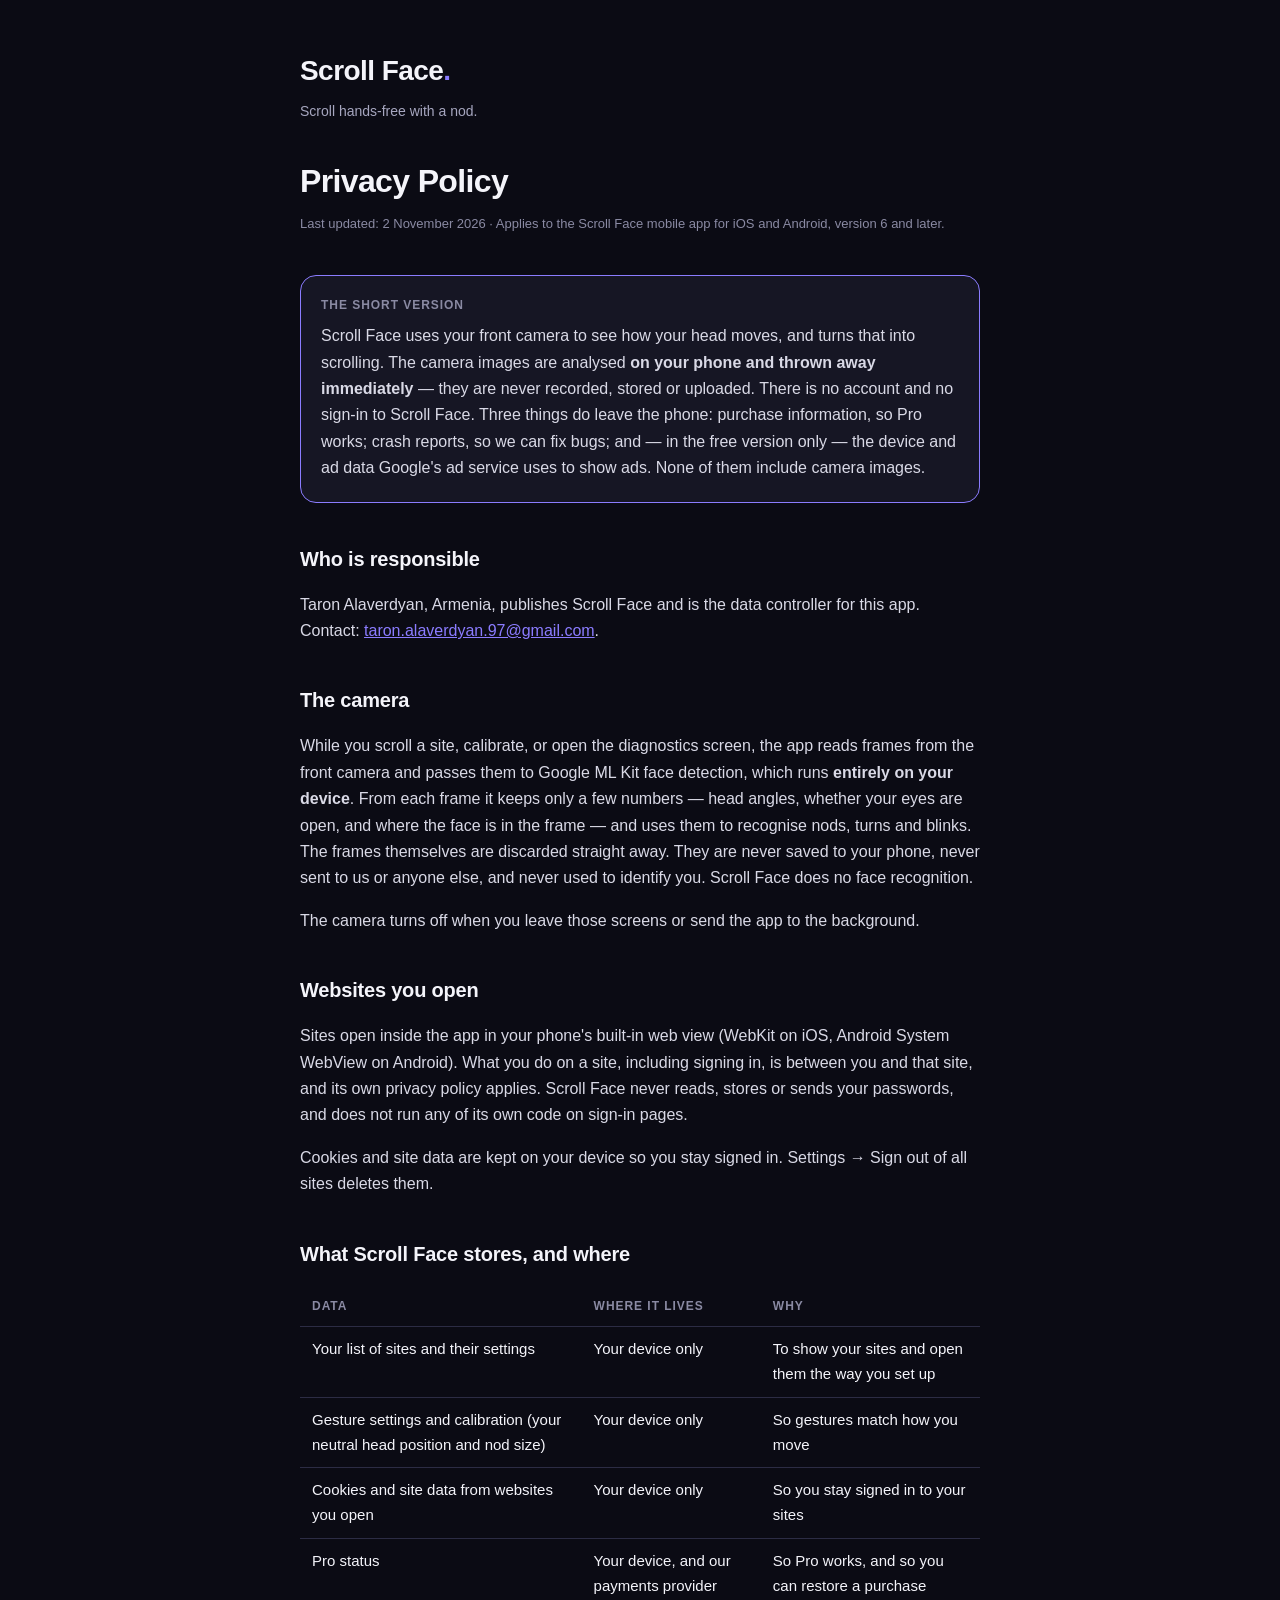
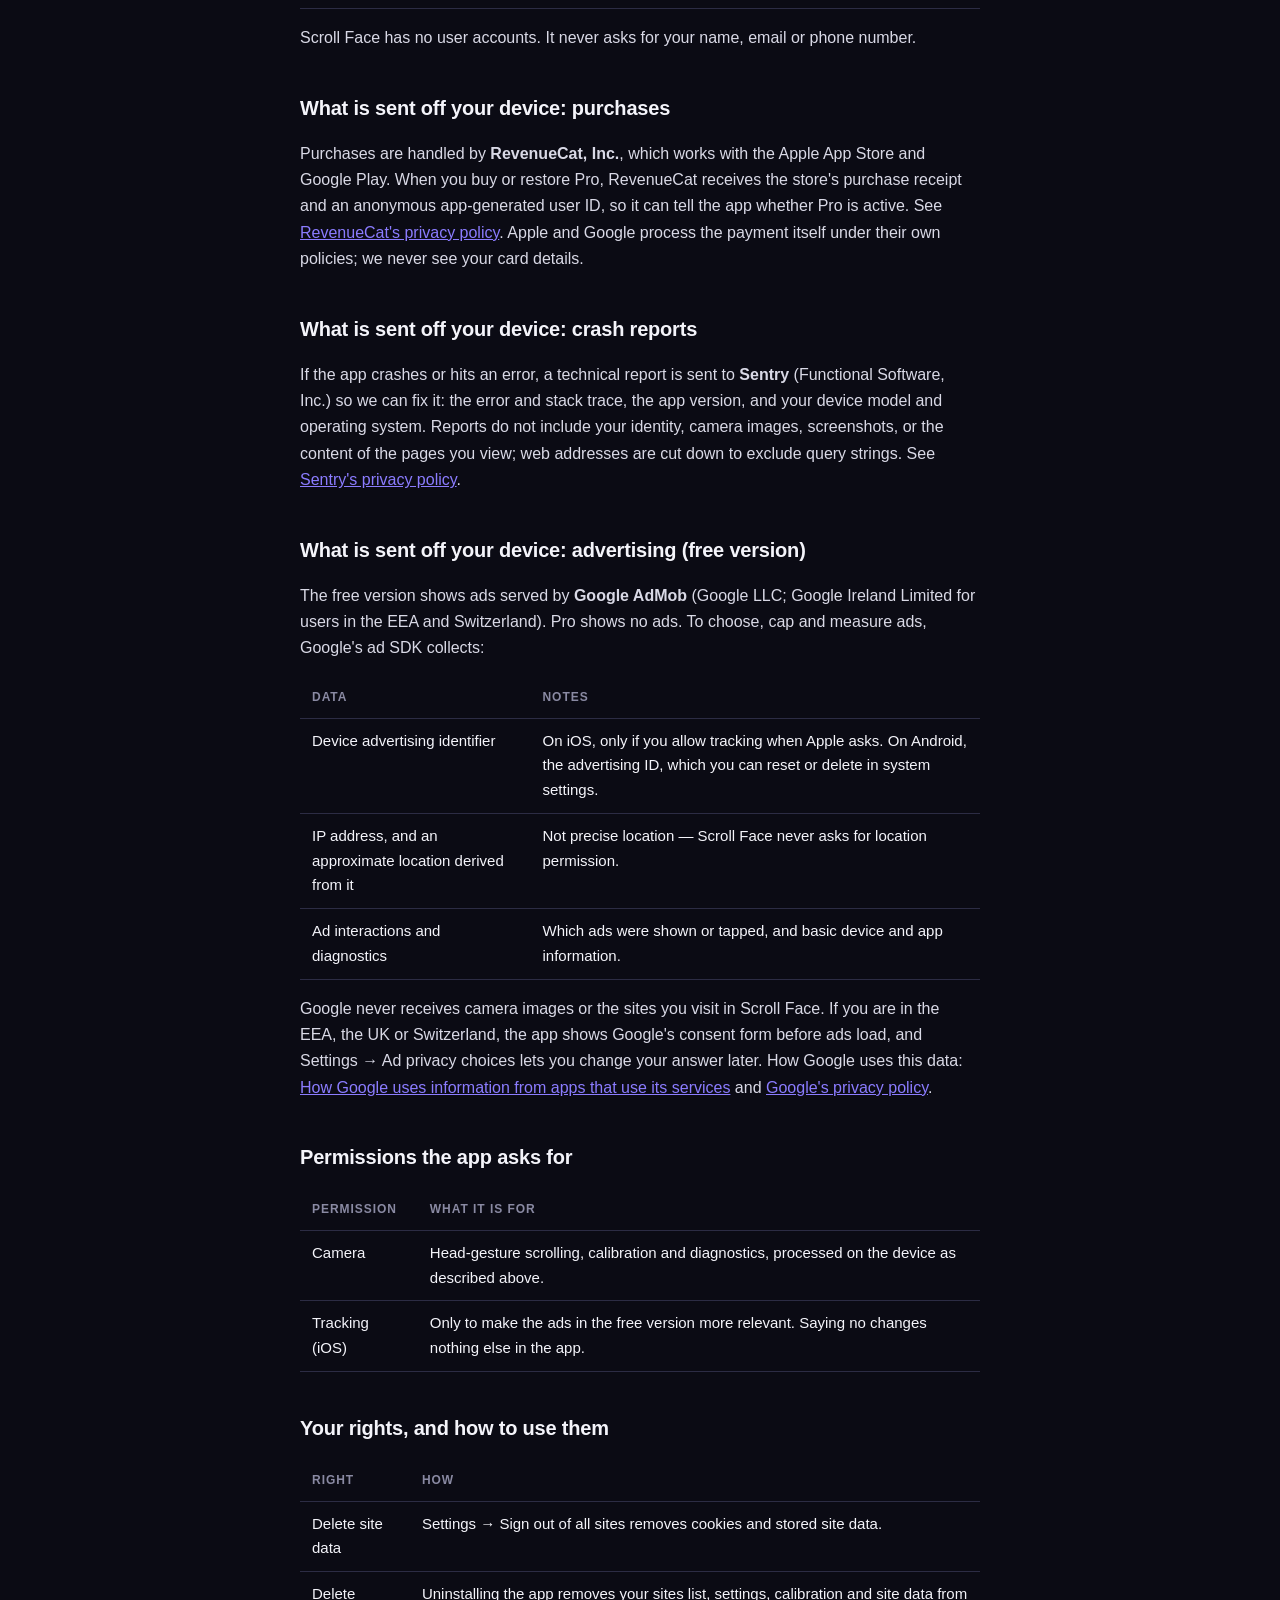
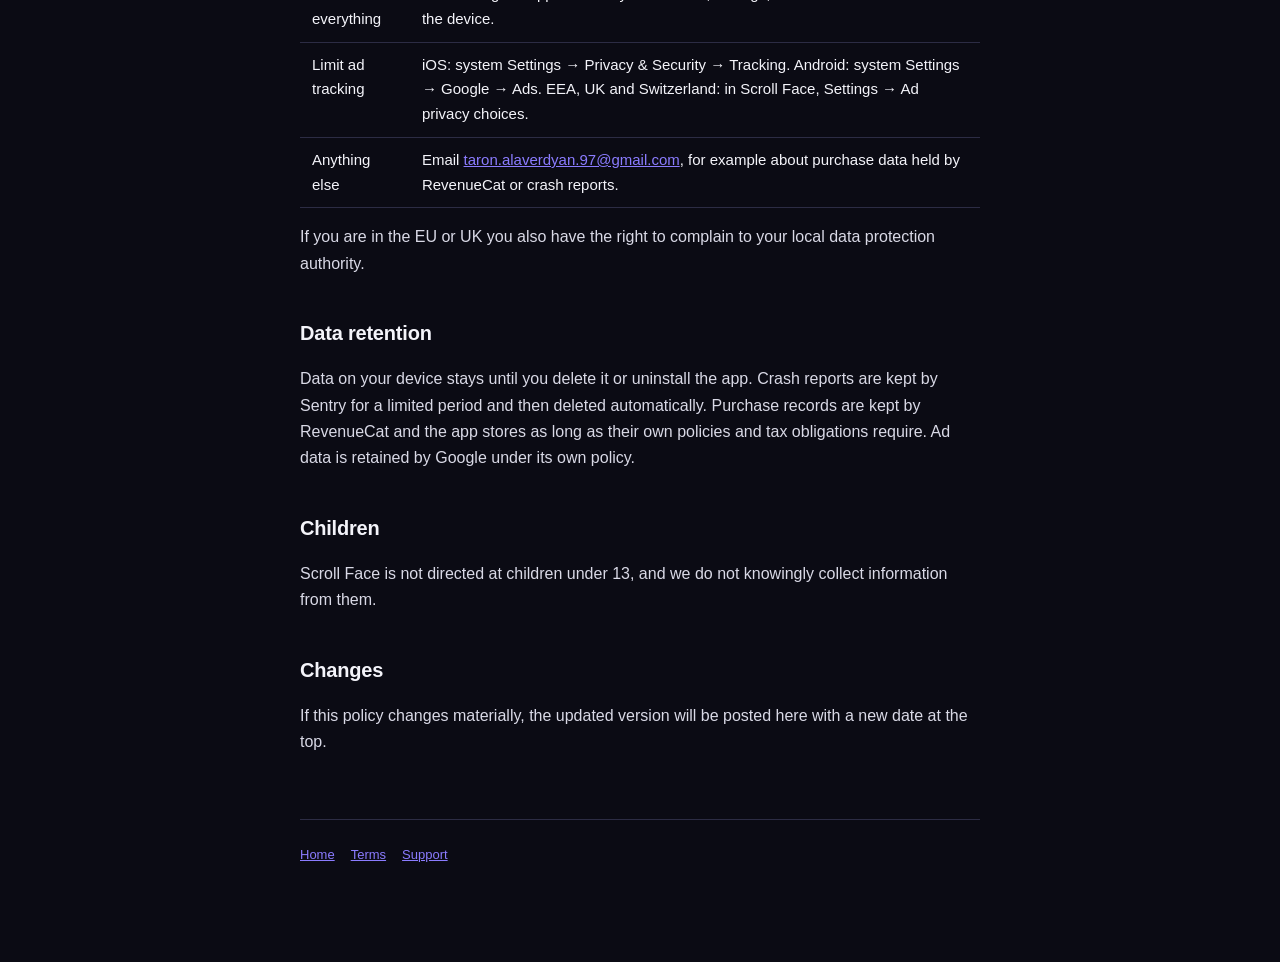
==== privacy.html @ 8ce0a5ac "Legal pages for Scroll Face, published via GitHub Pages legal/ holds the privacy policy, terms of us" ====
<!doctype html>
<html lang="en">
  <head>
    <meta charset="utf-8" />
    <meta name="viewport" content="width=device-width,initial-scale=1" />
    <title>Privacy Policy — Scroll Face</title>
    <link rel="stylesheet" href="style.css" />
  </head>
  <body>
    <div class="wrap">
      <a class="brand" href="./">Scroll Face<span>.</span></a>
      <p class="tag">Scroll hands-free with a nod.</p>

      <h1>Privacy Policy</h1>
      <p class="meta">
        Last updated: 2 November 2026 · Applies to the Scroll Face mobile app for iOS and Android,
        version 6 and later.
      </p>

      <div class="card accent">
        <span class="label">The short version</span>
        <p style="margin: 0">
          Scroll Face uses your front camera to see how your head moves, and turns that into
          scrolling. The camera images are analysed
          <strong>on your phone and thrown away immediately</strong> — they are never recorded,
          stored or uploaded. There is no account and no sign-in to Scroll Face. Three things do
          leave the phone: purchase information, so Pro works; crash reports, so we can fix bugs;
          and — in the free version only — the device and ad data Google's ad service uses to show
          ads. None of them include camera images.
        </p>
      </div>

      <h2>Who is responsible</h2>
      <p>
        Taron Alaverdyan, Armenia, publishes Scroll Face and is the data controller for this app.
        Contact: <a href="mailto:taron.alaverdyan.97@gmail.com">taron.alaverdyan.97@gmail.com</a>.
      </p>

      <h2>The camera</h2>
      <p>
        While you scroll a site, calibrate, or open the diagnostics screen, the app reads frames
        from the front camera and passes them to Google ML Kit face detection, which runs
        <strong>entirely on your device</strong>. From each frame it keeps only a few numbers — head
        angles, whether your eyes are open, and where the face is in the frame — and uses them to
        recognise nods, turns and blinks. The frames themselves are discarded straight away. They
        are never saved to your phone, never sent to us or anyone else, and never used to identify
        you. Scroll Face does no face recognition.
      </p>
      <p>The camera turns off when you leave those screens or send the app to the background.</p>

      <h2>Websites you open</h2>
      <p>
        Sites open inside the app in your phone's built-in web view (WebKit on iOS, Android System
        WebView on Android). What you do on a site, including signing in, is between you and that
        site, and its own privacy policy applies. Scroll Face never reads, stores or sends your
        passwords, and does not run any of its own code on sign-in pages.
      </p>
      <p>
        Cookies and site data are kept on your device so you stay signed in. Settings → Sign out of
        all sites deletes them.
      </p>

      <h2>What Scroll Face stores, and where</h2>
      <table>
        <tr>
          <th>Data</th>
          <th>Where it lives</th>
          <th>Why</th>
        </tr>
        <tr>
          <td>Your list of sites and their settings</td>
          <td>Your device only</td>
          <td>To show your sites and open them the way you set up</td>
        </tr>
        <tr>
          <td>Gesture settings and calibration (your neutral head position and nod size)</td>
          <td>Your device only</td>
          <td>So gestures match how you move</td>
        </tr>
        <tr>
          <td>Cookies and site data from websites you open</td>
          <td>Your device only</td>
          <td>So you stay signed in to your sites</td>
        </tr>
        <tr>
          <td>Pro status</td>
          <td>Your device, and our payments provider</td>
          <td>So Pro works, and so you can restore a purchase</td>
        </tr>
      </table>
      <p>Scroll Face has no user accounts. It never asks for your name, email or phone number.</p>

      <h2>What is sent off your device: purchases</h2>
      <p>
        Purchases are handled by <strong>RevenueCat, Inc.</strong>, which works with the Apple App
        Store and Google Play. When you buy or restore Pro, RevenueCat receives the store's purchase
        receipt and an anonymous app-generated user ID, so it can tell the app whether Pro is
        active. See
        <a href="https://www.revenuecat.com/privacy" rel="noopener">RevenueCat's privacy policy</a>.
        Apple and Google process the payment itself under their own policies; we never see your card
        details.
      </p>

      <h2>What is sent off your device: crash reports</h2>
      <p>
        If the app crashes or hits an error, a technical report is sent to
        <strong>Sentry</strong> (Functional Software, Inc.) so we can fix it: the error and stack
        trace, the app version, and your device model and operating system. Reports do not include
        your identity, camera images, screenshots, or the content of the pages you view; web
        addresses are cut down to exclude query strings. See
        <a href="https://sentry.io/privacy/" rel="noopener">Sentry's privacy policy</a>.
      </p>

      <h2>What is sent off your device: advertising (free version)</h2>
      <p>
        The free version shows ads served by <strong>Google AdMob</strong> (Google LLC; Google
        Ireland Limited for users in the EEA and Switzerland). Pro shows no ads. To choose, cap and
        measure ads, Google's ad SDK collects:
      </p>
      <table>
        <tr>
          <th>Data</th>
          <th>Notes</th>
        </tr>
        <tr>
          <td>Device advertising identifier</td>
          <td>
            On iOS, only if you allow tracking when Apple asks. On Android, the advertising ID,
            which you can reset or delete in system settings.
          </td>
        </tr>
        <tr>
          <td>IP address, and an approximate location derived from it</td>
          <td>Not precise location — Scroll Face never asks for location permission.</td>
        </tr>
        <tr>
          <td>Ad interactions and diagnostics</td>
          <td>Which ads were shown or tapped, and basic device and app information.</td>
        </tr>
      </table>
      <p>
        Google never receives camera images or the sites you visit in Scroll Face. If you are in the
        EEA, the UK or Switzerland, the app shows Google's consent form before ads load, and
        Settings → Ad privacy choices lets you change your answer later. How Google uses this data:
        <a href="https://policies.google.com/technologies/partner-sites" rel="noopener"
          >How Google uses information from apps that use its services</a
        >
        and
        <a href="https://policies.google.com/privacy" rel="noopener">Google's privacy policy</a>.
      </p>

      <h2>Permissions the app asks for</h2>
      <table>
        <tr>
          <th>Permission</th>
          <th>What it is for</th>
        </tr>
        <tr>
          <td>Camera</td>
          <td>
            Head-gesture scrolling, calibration and diagnostics, processed on the device as
            described above.
          </td>
        </tr>
        <tr>
          <td>Tracking (iOS)</td>
          <td>
            Only to make the ads in the free version more relevant. Saying no changes nothing else
            in the app.
          </td>
        </tr>
      </table>

      <h2>Your rights, and how to use them</h2>
      <table>
        <tr>
          <th>Right</th>
          <th>How</th>
        </tr>
        <tr>
          <td>Delete site data</td>
          <td>Settings → Sign out of all sites removes cookies and stored site data.</td>
        </tr>
        <tr>
          <td>Delete everything</td>
          <td>
            Uninstalling the app removes your sites list, settings, calibration and site data from
            the device.
          </td>
        </tr>
        <tr>
          <td>Limit ad tracking</td>
          <td>
            iOS: system Settings → Privacy &amp; Security → Tracking. Android: system Settings →
            Google → Ads. EEA, UK and Switzerland: in Scroll Face, Settings → Ad privacy choices.
          </td>
        </tr>
        <tr>
          <td>Anything else</td>
          <td>
            Email <a href="mailto:taron.alaverdyan.97@gmail.com">taron.alaverdyan.97@gmail.com</a>,
            for example about purchase data held by RevenueCat or crash reports.
          </td>
        </tr>
      </table>
      <p>
        If you are in the EU or UK you also have the right to complain to your local data protection
        authority.
      </p>

      <h2>Data retention</h2>
      <p>
        Data on your device stays until you delete it or uninstall the app. Crash reports are kept
        by Sentry for a limited period and then deleted automatically. Purchase records are kept by
        RevenueCat and the app stores as long as their own policies and tax obligations require. Ad
        data is retained by Google under its own policy.
      </p>

      <h2>Children</h2>
      <p>
        Scroll Face is not directed at children under 13, and we do not knowingly collect
        information from them.
      </p>

      <h2>Changes</h2>
      <p>
        If this policy changes materially, the updated version will be posted here with a new date
        at the top.
      </p>

      <footer>
        <a href="./">Home</a><a href="terms.html">Terms</a><a href="support.html">Support</a>
      </footer>
    </div>
  </body>
</html>
---- style.css ----
/* Scroll Face — SPEC §3 tokens. Dark only, same as the app. */
:root {
  --bg: #0b0b14;
  --surface: #161624;
  --surface-2: #1f1f31;
  --border: #2c2c44;
  --text: #f4f4fa;
  --muted: #a6a6bf;
  --dim: #8a8aa3;
  --accent: #8b7cff;
  --secondary: #ff7eb6;
}
* {
  box-sizing: border-box;
}
body {
  margin: 0;
  background: var(--bg);
  color: var(--text);
  font-family:
    Inter,
    -apple-system,
    BlinkMacSystemFont,
    'Segoe UI',
    Roboto,
    sans-serif;
  font-size: 16px;
  line-height: 1.65;
  -webkit-font-smoothing: antialiased;
}
.wrap {
  max-width: 720px;
  margin: 0 auto;
  padding: 48px 20px 96px;
}
.brand {
  font-size: 28px;
  font-weight: 700;
  letter-spacing: -0.02em;
  text-decoration: none;
  color: var(--text);
}
.brand span {
  color: var(--accent);
}
.tag {
  color: var(--muted);
  font-size: 14px;
  margin: 6px 0 40px;
}
h1 {
  font-size: 32px;
  line-height: 1.15;
  font-weight: 700;
  letter-spacing: -0.02em;
  margin: 0 0 8px;
}
h2 {
  font-size: 20px;
  font-weight: 600;
  letter-spacing: -0.01em;
  margin: 40px 0 12px;
}
p,
li {
  color: #d9d9e6;
}
a {
  color: var(--accent);
}
.meta {
  color: var(--dim);
  font-size: 13px;
  margin-bottom: 40px;
}
.card {
  background: var(--surface);
  border: 1px solid var(--border);
  border-radius: 16px;
  padding: 20px;
  margin: 20px 0;
}
.card.accent {
  border-color: var(--accent);
}
.label {
  font-size: 12px;
  font-weight: 600;
  letter-spacing: 0.08em;
  text-transform: uppercase;
  color: var(--dim);
  display: block;
  margin-bottom: 8px;
}
table {
  width: 100%;
  border-collapse: collapse;
  margin: 16px 0;
  font-size: 15px;
}
th,
td {
  text-align: left;
  padding: 10px 12px;
  border-bottom: 1px solid var(--border);
  vertical-align: top;
}
th {
  color: var(--dim);
  font-size: 12px;
  text-transform: uppercase;
  letter-spacing: 0.08em;
  font-weight: 600;
}
footer {
  margin-top: 64px;
  padding-top: 24px;
  border-top: 1px solid var(--border);
  color: var(--dim);
  font-size: 13px;
}
footer a {
  margin-right: 16px;
}
@media (max-width: 480px) {
  table {
    font-size: 14px;
  }
  th,
  td {
    padding: 8px 6px;
  }
}
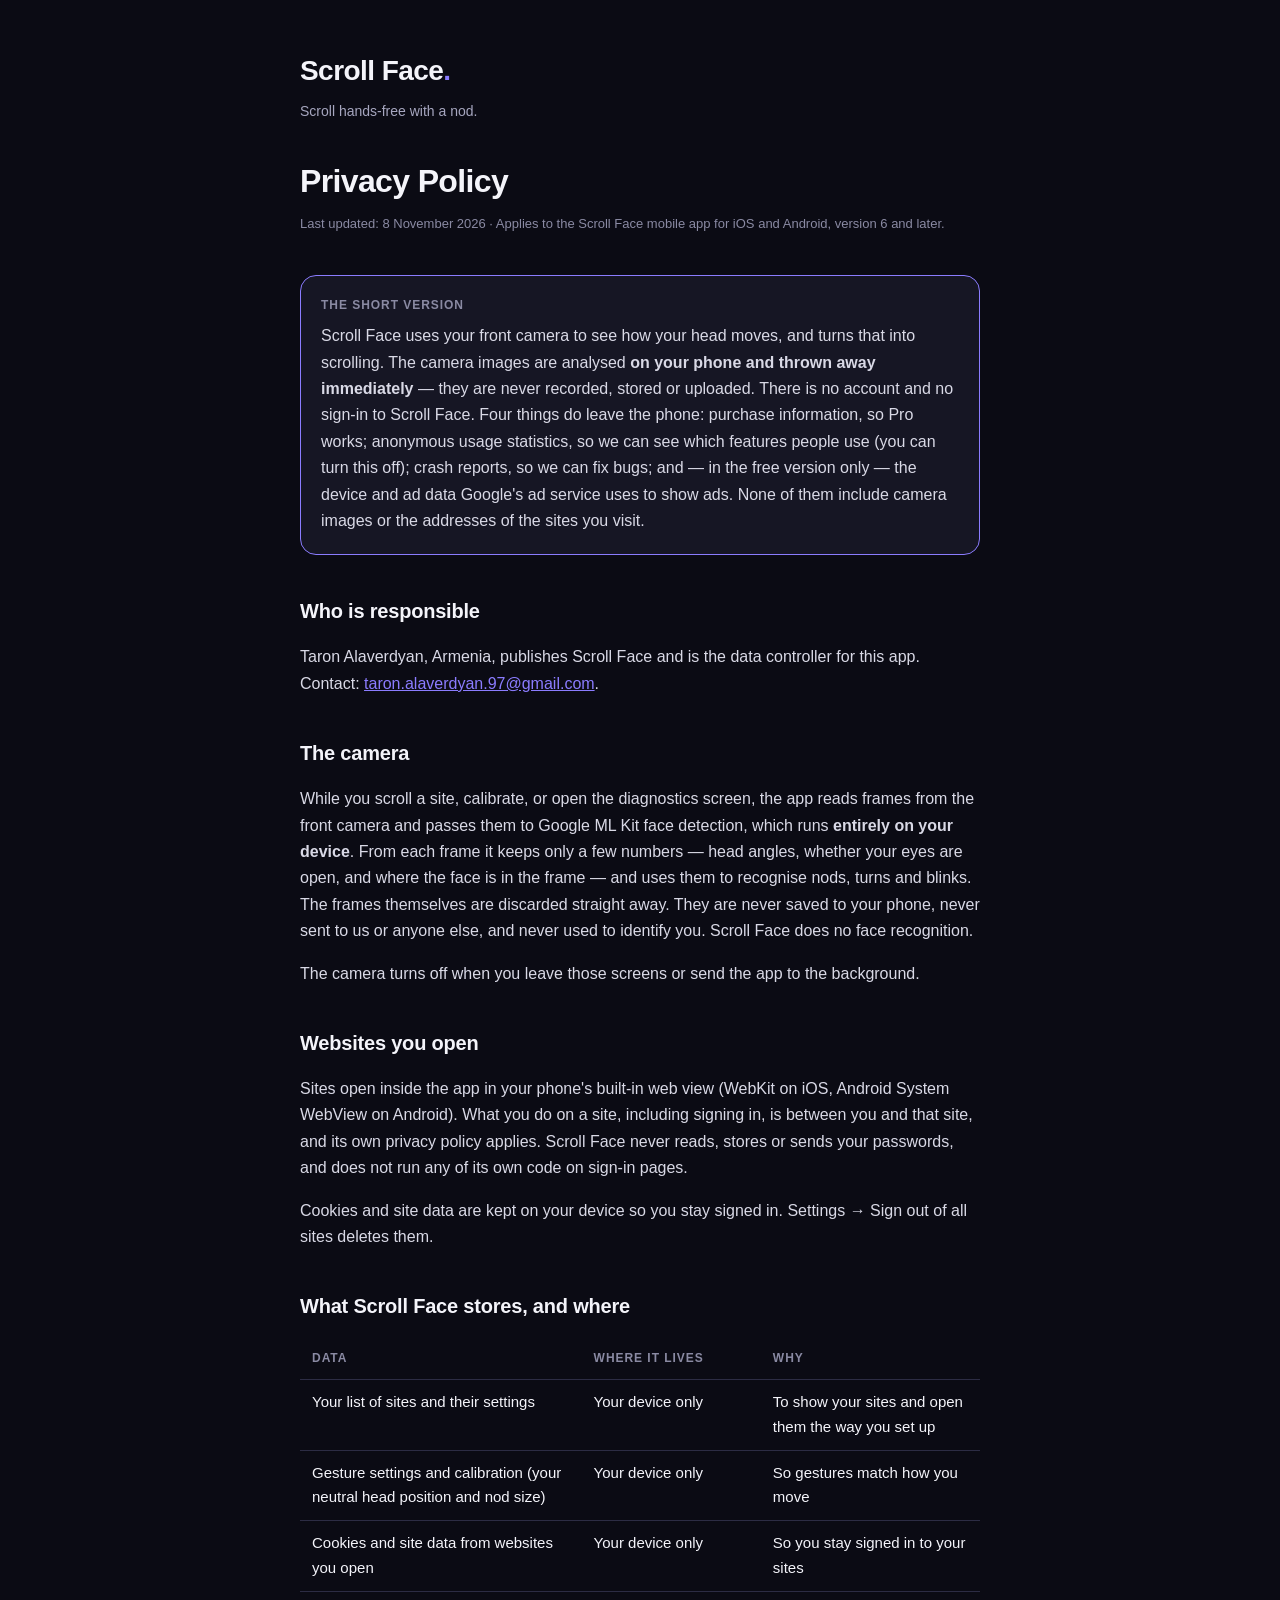
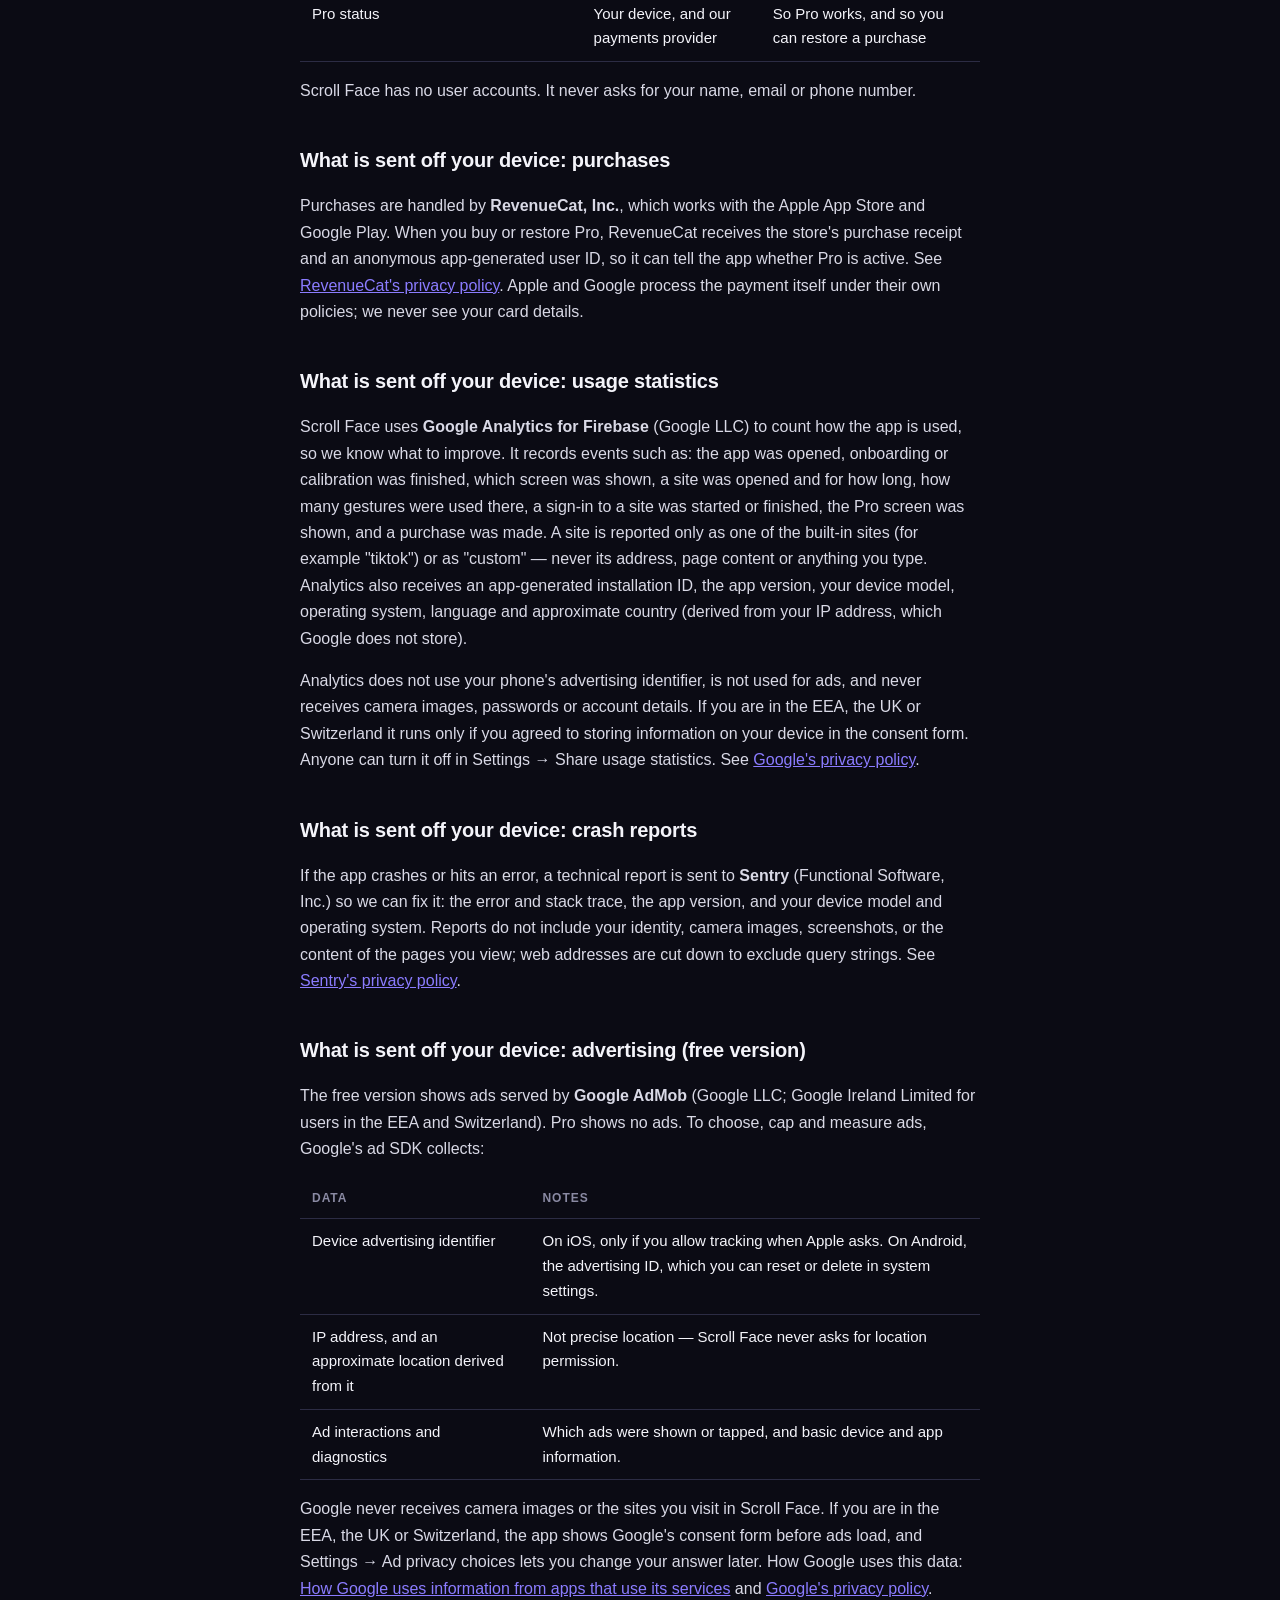
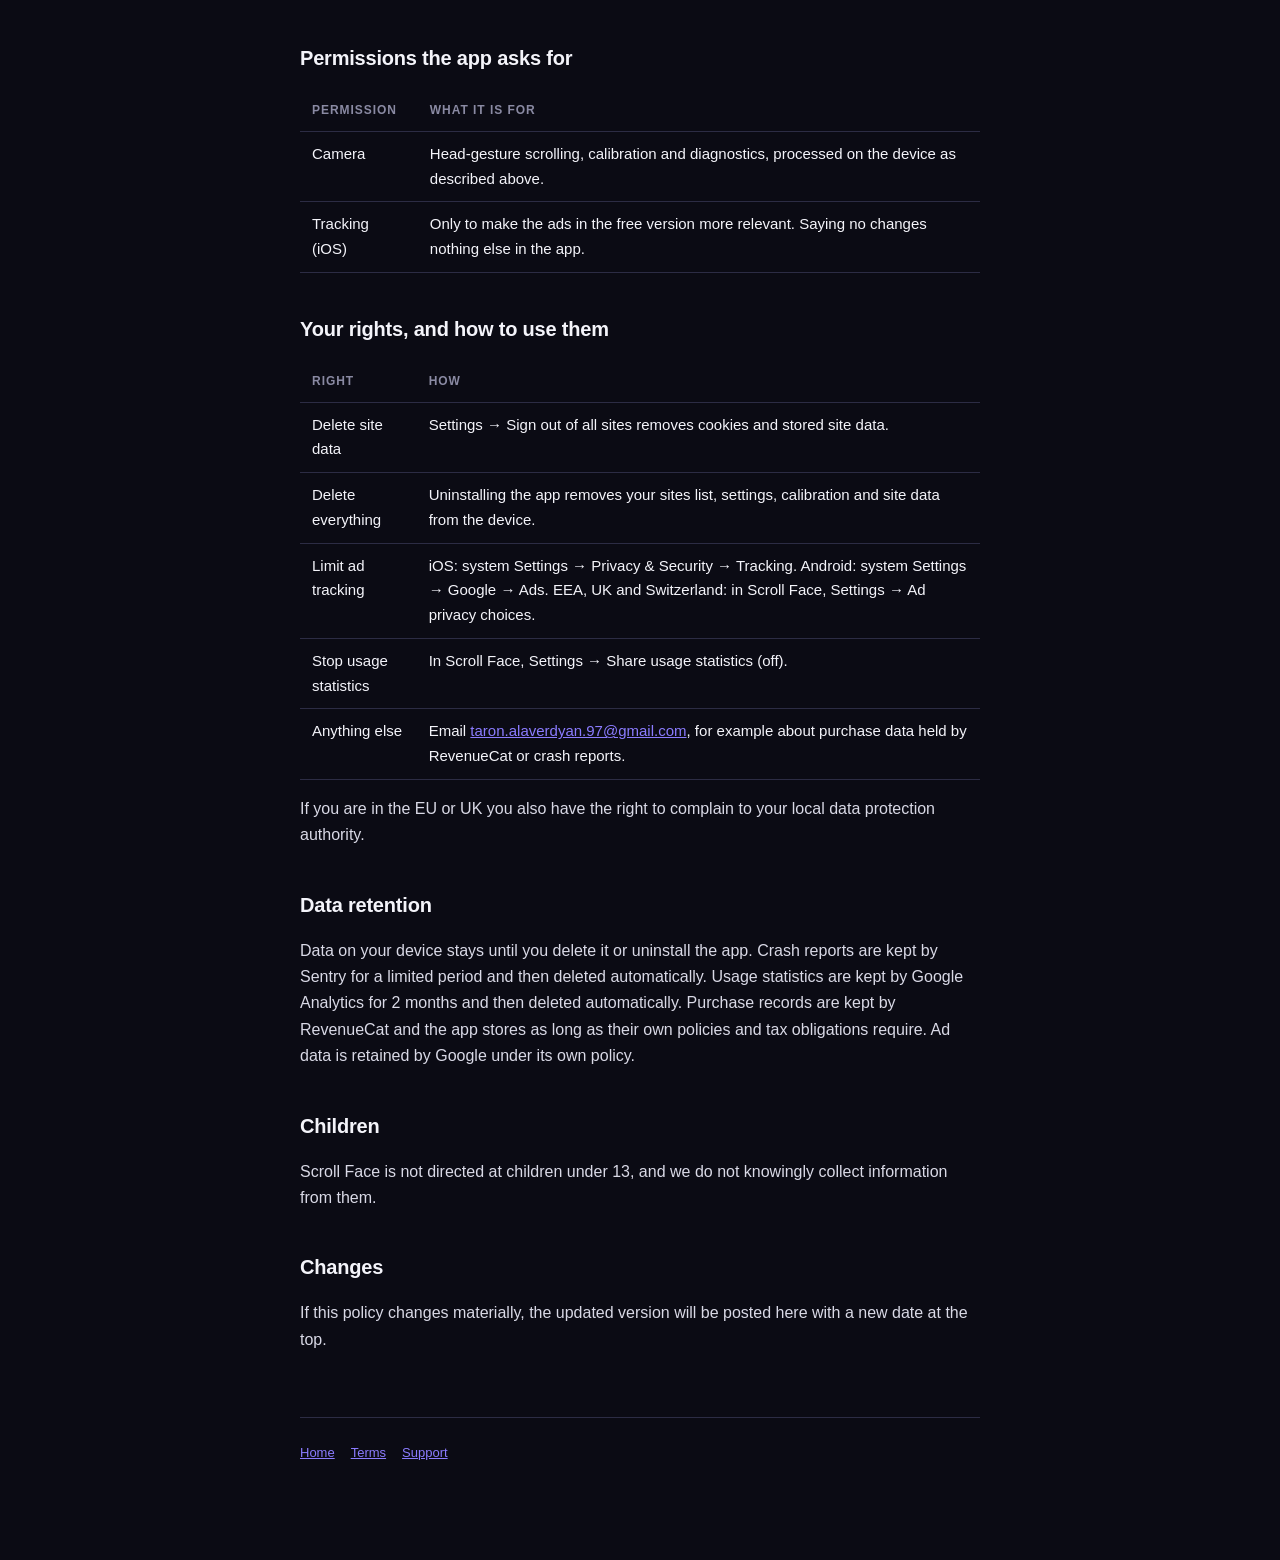
==== commit c52782b3: "Docs: SPEC §7.1 Analytics, Firebase setup, privacy policy draft, ASO draft, TODO legal/privacy.html:" ====
--- a/privacy.html
+++ b/privacy.html
@@ -13,7 +13,7 @@
 
       <h1>Privacy Policy</h1>
       <p class="meta">
-        Last updated: 2 November 2026 · Applies to the Scroll Face mobile app for iOS and Android,
+        Last updated: 8 November 2026 · Applies to the Scroll Face mobile app for iOS and Android,
         version 6 and later.
       </p>
 
@@ -23,10 +23,11 @@
           Scroll Face uses your front camera to see how your head moves, and turns that into
           scrolling. The camera images are analysed
           <strong>on your phone and thrown away immediately</strong> — they are never recorded,
-          stored or uploaded. There is no account and no sign-in to Scroll Face. Three things do
-          leave the phone: purchase information, so Pro works; crash reports, so we can fix bugs;
+          stored or uploaded. There is no account and no sign-in to Scroll Face. Four things do
+          leave the phone: purchase information, so Pro works; anonymous usage statistics, so we can
+          see which features people use (you can turn this off); crash reports, so we can fix bugs;
           and — in the free version only — the device and ad data Google's ad service uses to show
-          ads. None of them include camera images.
+          ads. None of them include camera images or the addresses of the sites you visit.
         </p>
       </div>
 
@@ -99,6 +100,26 @@
         <a href="https://www.revenuecat.com/privacy" rel="noopener">RevenueCat's privacy policy</a>.
         Apple and Google process the payment itself under their own policies; we never see your card
         details.
+      </p>
+
+      <h2>What is sent off your device: usage statistics</h2>
+      <p>
+        Scroll Face uses <strong>Google Analytics for Firebase</strong> (Google LLC) to count how
+        the app is used, so we know what to improve. It records events such as: the app was opened,
+        onboarding or calibration was finished, which screen was shown, a site was opened and for
+        how long, how many gestures were used there, a sign-in to a site was started or finished,
+        the Pro screen was shown, and a purchase was made. A site is reported only as one of the
+        built-in sites (for example "tiktok") or as "custom" — never its address, page content or
+        anything you type. Analytics also receives an app-generated installation ID, the app
+        version, your device model, operating system, language and approximate country (derived from
+        your IP address, which Google does not store).
+      </p>
+      <p>
+        Analytics does not use your phone's advertising identifier, is not used for ads, and never
+        receives camera images, passwords or account details. If you are in the EEA, the UK or
+        Switzerland it runs only if you agreed to storing information on your device in the consent
+        form. Anyone can turn it off in Settings → Share usage statistics. See
+        <a href="https://policies.google.com/privacy" rel="noopener">Google's privacy policy</a>.
       </p>
 
       <h2>What is sent off your device: crash reports</h2>
@@ -196,6 +217,10 @@
           </td>
         </tr>
         <tr>
+          <td>Stop usage statistics</td>
+          <td>In Scroll Face, Settings → Share usage statistics (off).</td>
+        </tr>
+        <tr>
           <td>Anything else</td>
           <td>
             Email <a href="mailto:taron.alaverdyan.97@gmail.com">taron.alaverdyan.97@gmail.com</a>,
@@ -211,7 +236,8 @@
       <h2>Data retention</h2>
       <p>
         Data on your device stays until you delete it or uninstall the app. Crash reports are kept
-        by Sentry for a limited period and then deleted automatically. Purchase records are kept by
+        by Sentry for a limited period and then deleted automatically. Usage statistics are kept by
+        Google Analytics for 2 months and then deleted automatically. Purchase records are kept by
         RevenueCat and the app stores as long as their own policies and tax obligations require. Ad
         data is retained by Google under its own policy.
       </p>
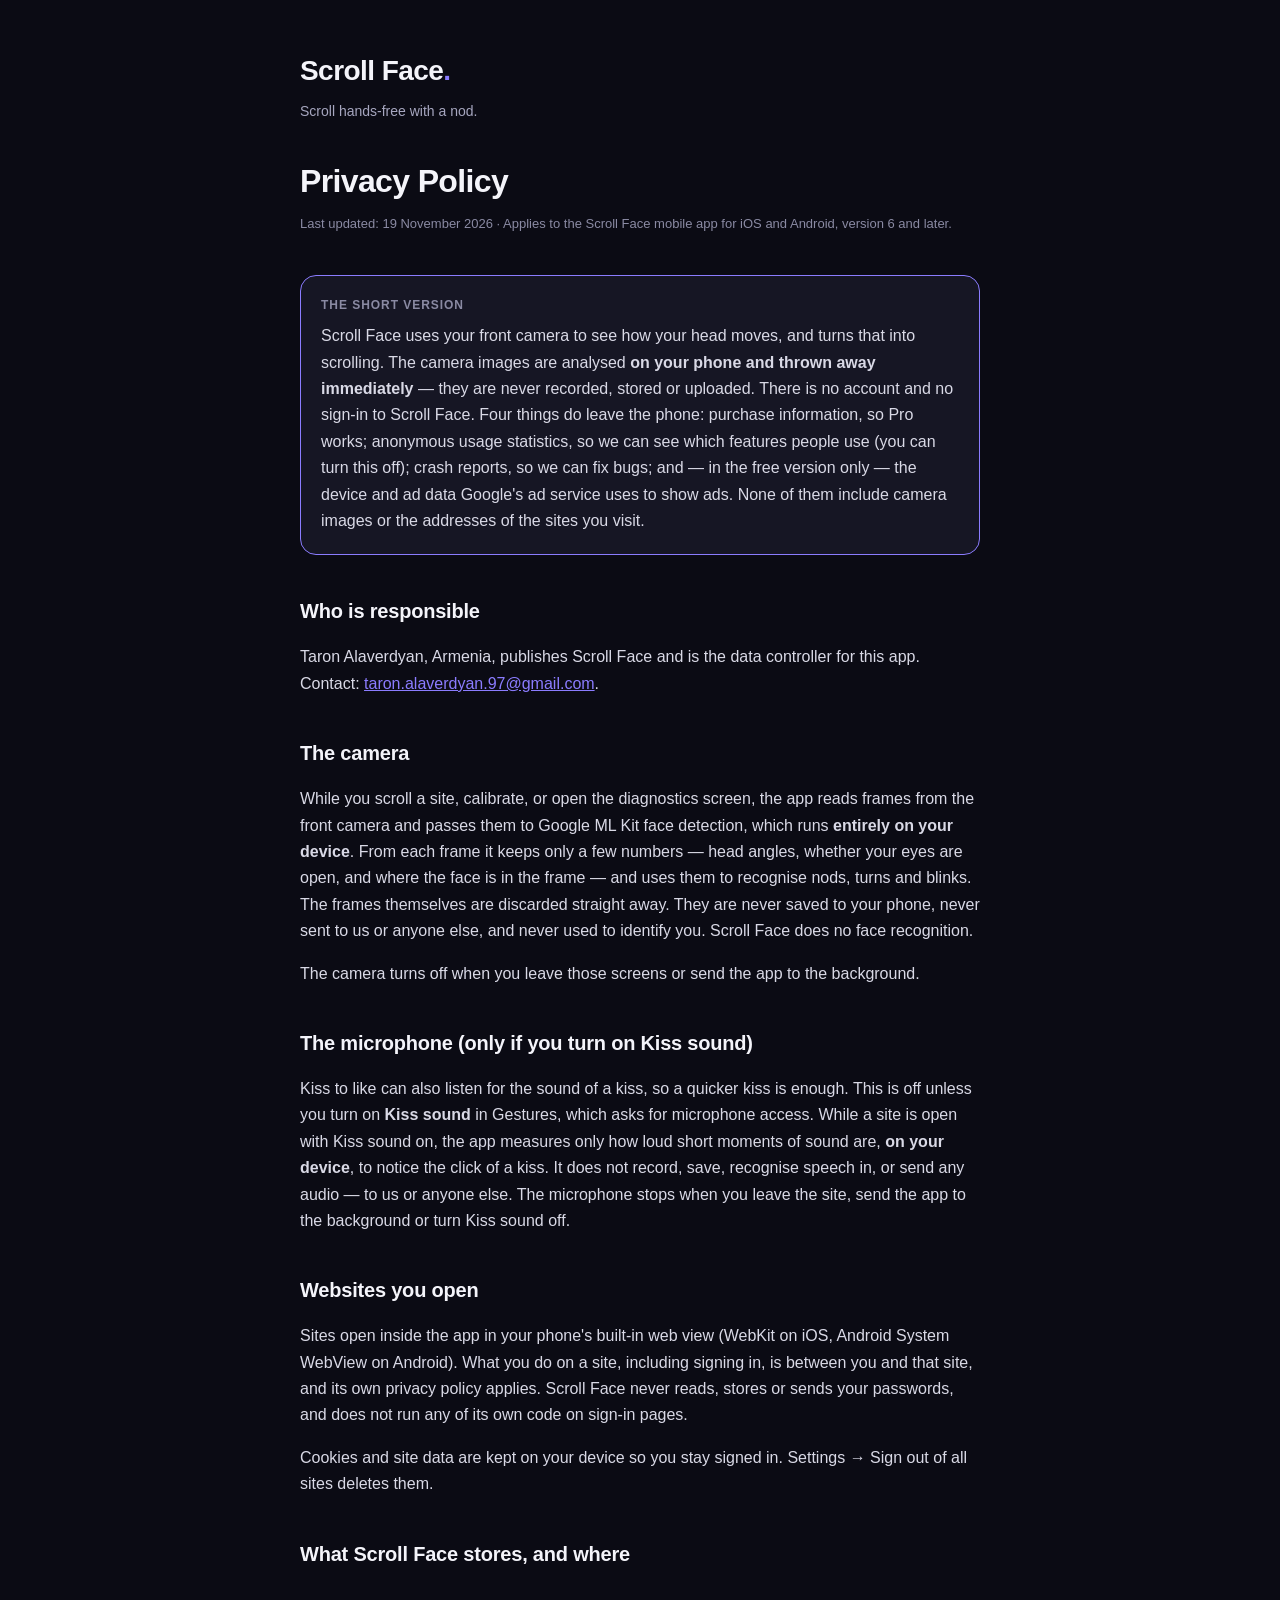
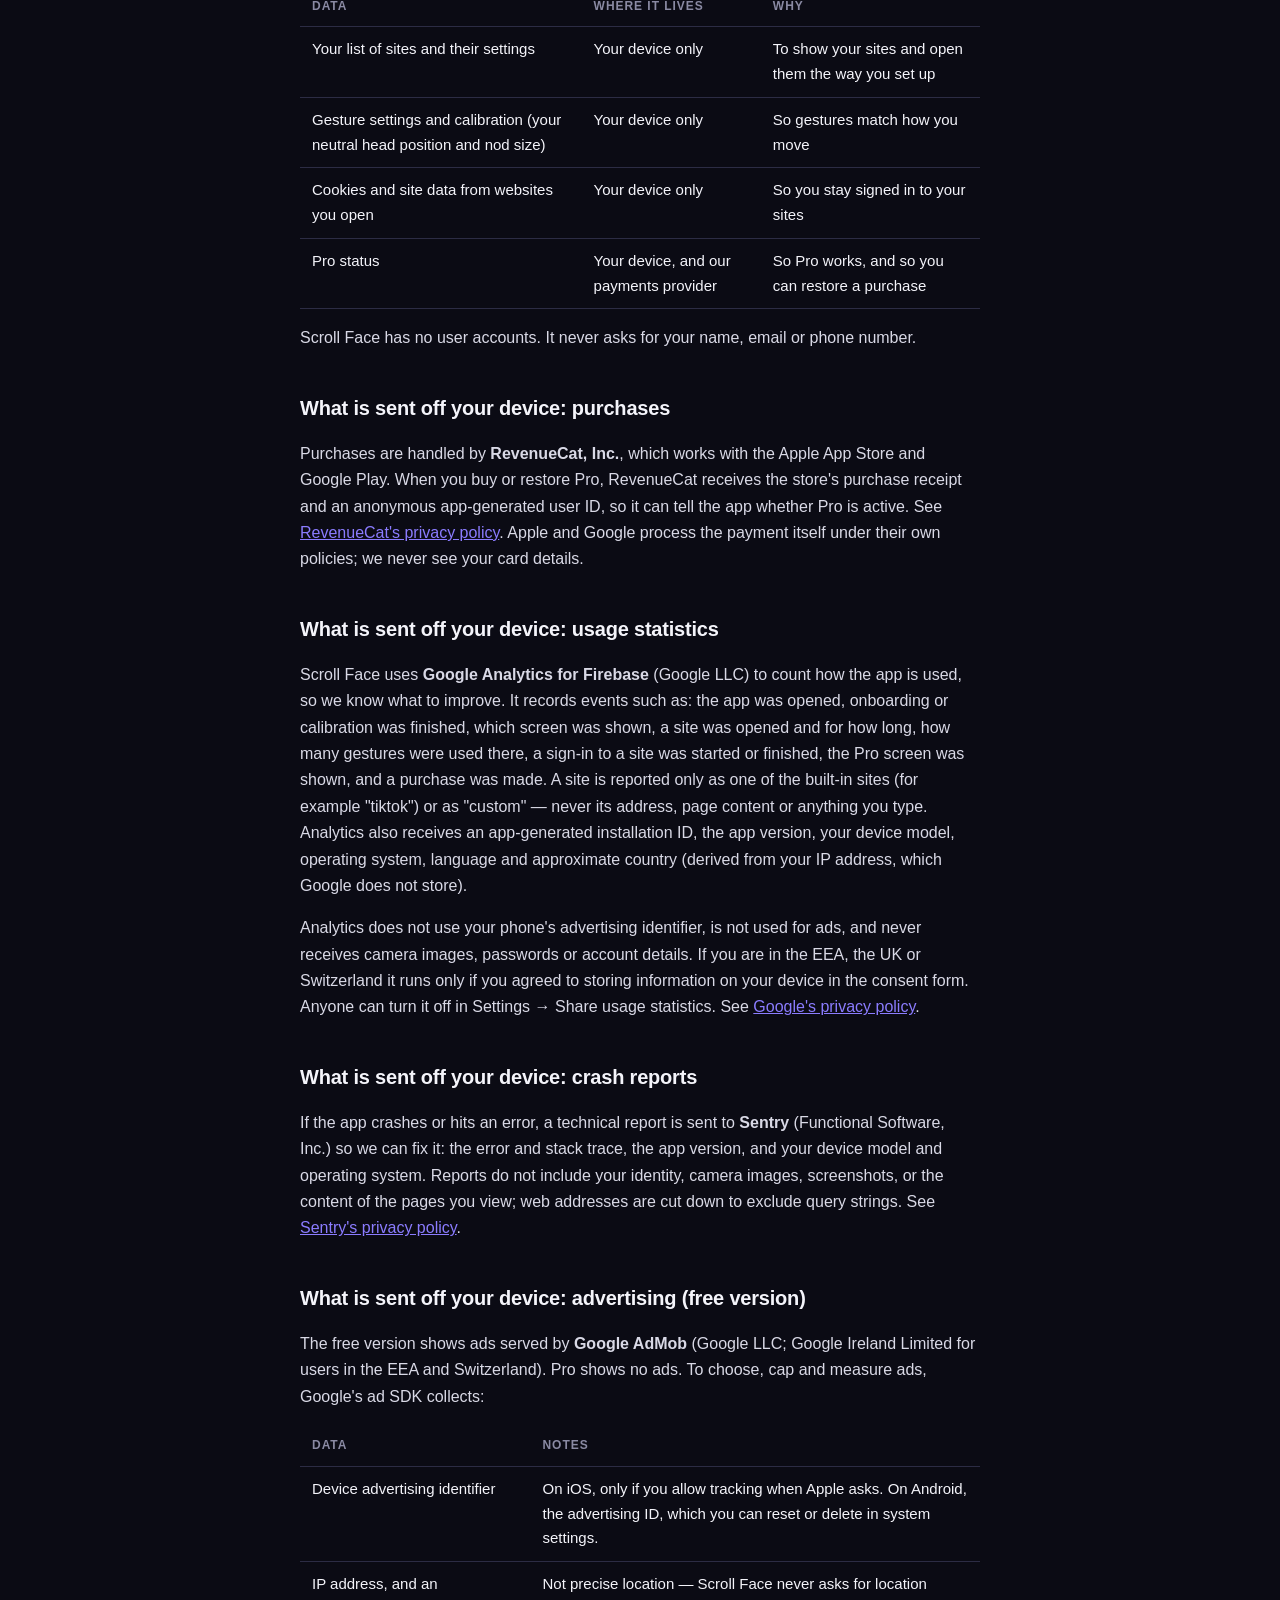
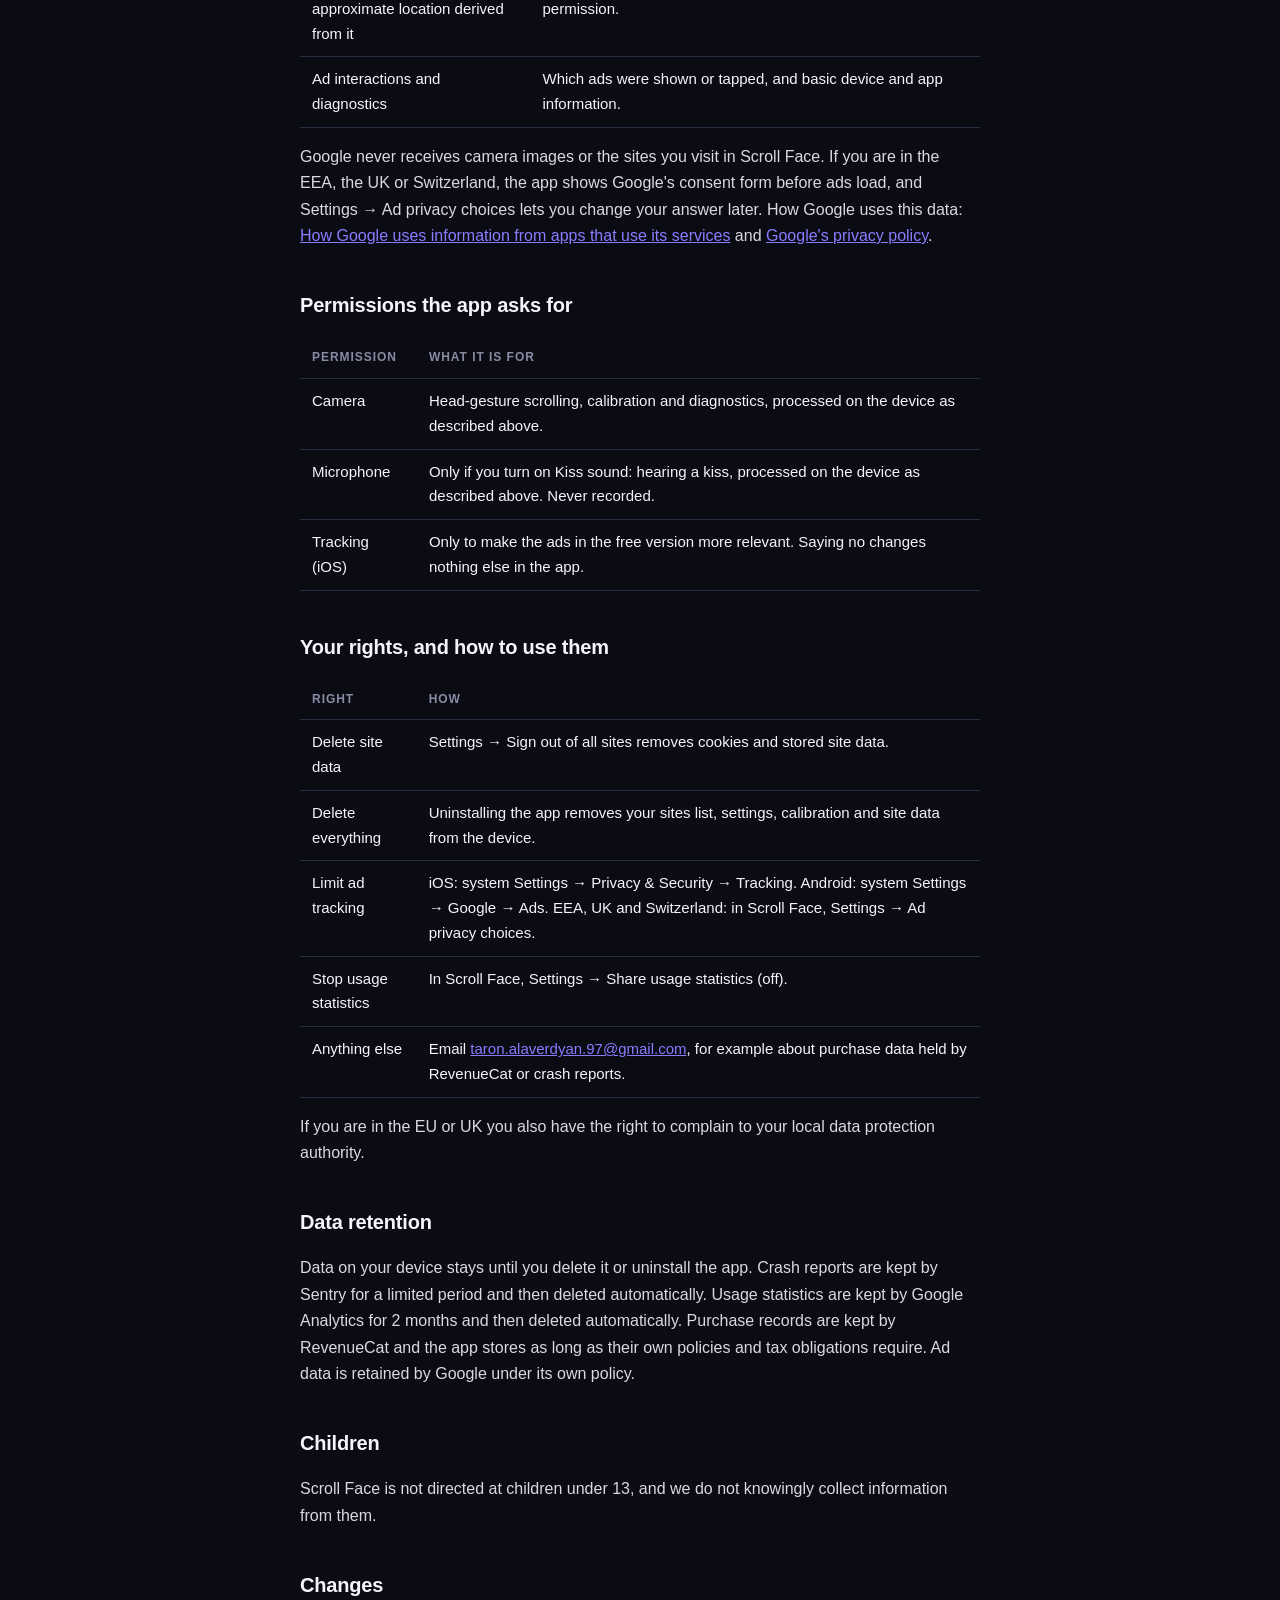
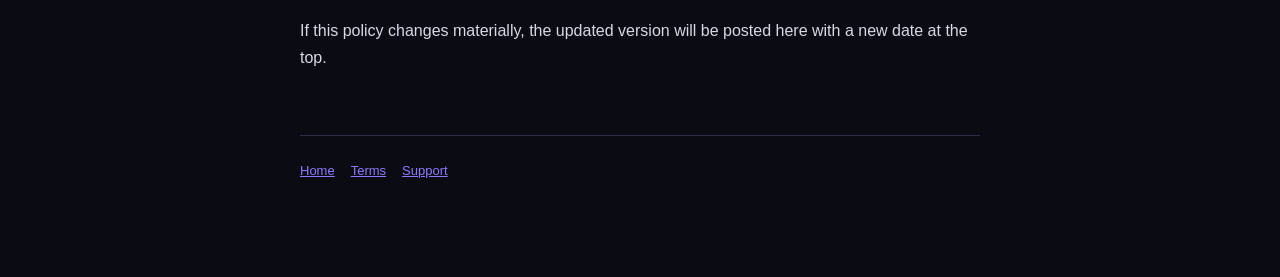
==== commit 0ed290c3: "6.1.0: Kiss to like (beta) with optional Kiss sound, What's new sheet, debug mode - Kiss to like: a " ====
--- a/privacy.html
+++ b/privacy.html
@@ -13,7 +13,7 @@
 
       <h1>Privacy Policy</h1>
       <p class="meta">
-        Last updated: 8 November 2026 · Applies to the Scroll Face mobile app for iOS and Android,
+        Last updated: 19 November 2026 · Applies to the Scroll Face mobile app for iOS and Android,
         version 6 and later.
       </p>
 
@@ -49,6 +49,17 @@
       </p>
       <p>The camera turns off when you leave those screens or send the app to the background.</p>
 
+      <h2>The microphone (only if you turn on Kiss sound)</h2>
+      <p>
+        Kiss to like can also listen for the sound of a kiss, so a quicker kiss is enough. This is
+        off unless you turn on <strong>Kiss sound</strong> in Gestures, which asks for microphone
+        access. While a site is open with Kiss sound on, the app measures only how loud short
+        moments of sound are, <strong>on your device</strong>, to notice the click of a kiss. It does
+        not record, save, recognise speech in, or send any audio — to us or anyone else. The
+        microphone stops when you leave the site, send the app to the background or turn Kiss
+        sound off.
+      </p>
+
       <h2>Websites you open</h2>
       <p>
         Sites open inside the app in your phone's built-in web view (WebKit on iOS, Android System
@@ -184,6 +195,13 @@
           </td>
         </tr>
         <tr>
+          <td>Microphone</td>
+          <td>
+            Only if you turn on Kiss sound: hearing a kiss, processed on the device as described
+            above. Never recorded.
+          </td>
+        </tr>
+        <tr>
           <td>Tracking (iOS)</td>
           <td>
             Only to make the ads in the free version more relevant. Saying no changes nothing else
